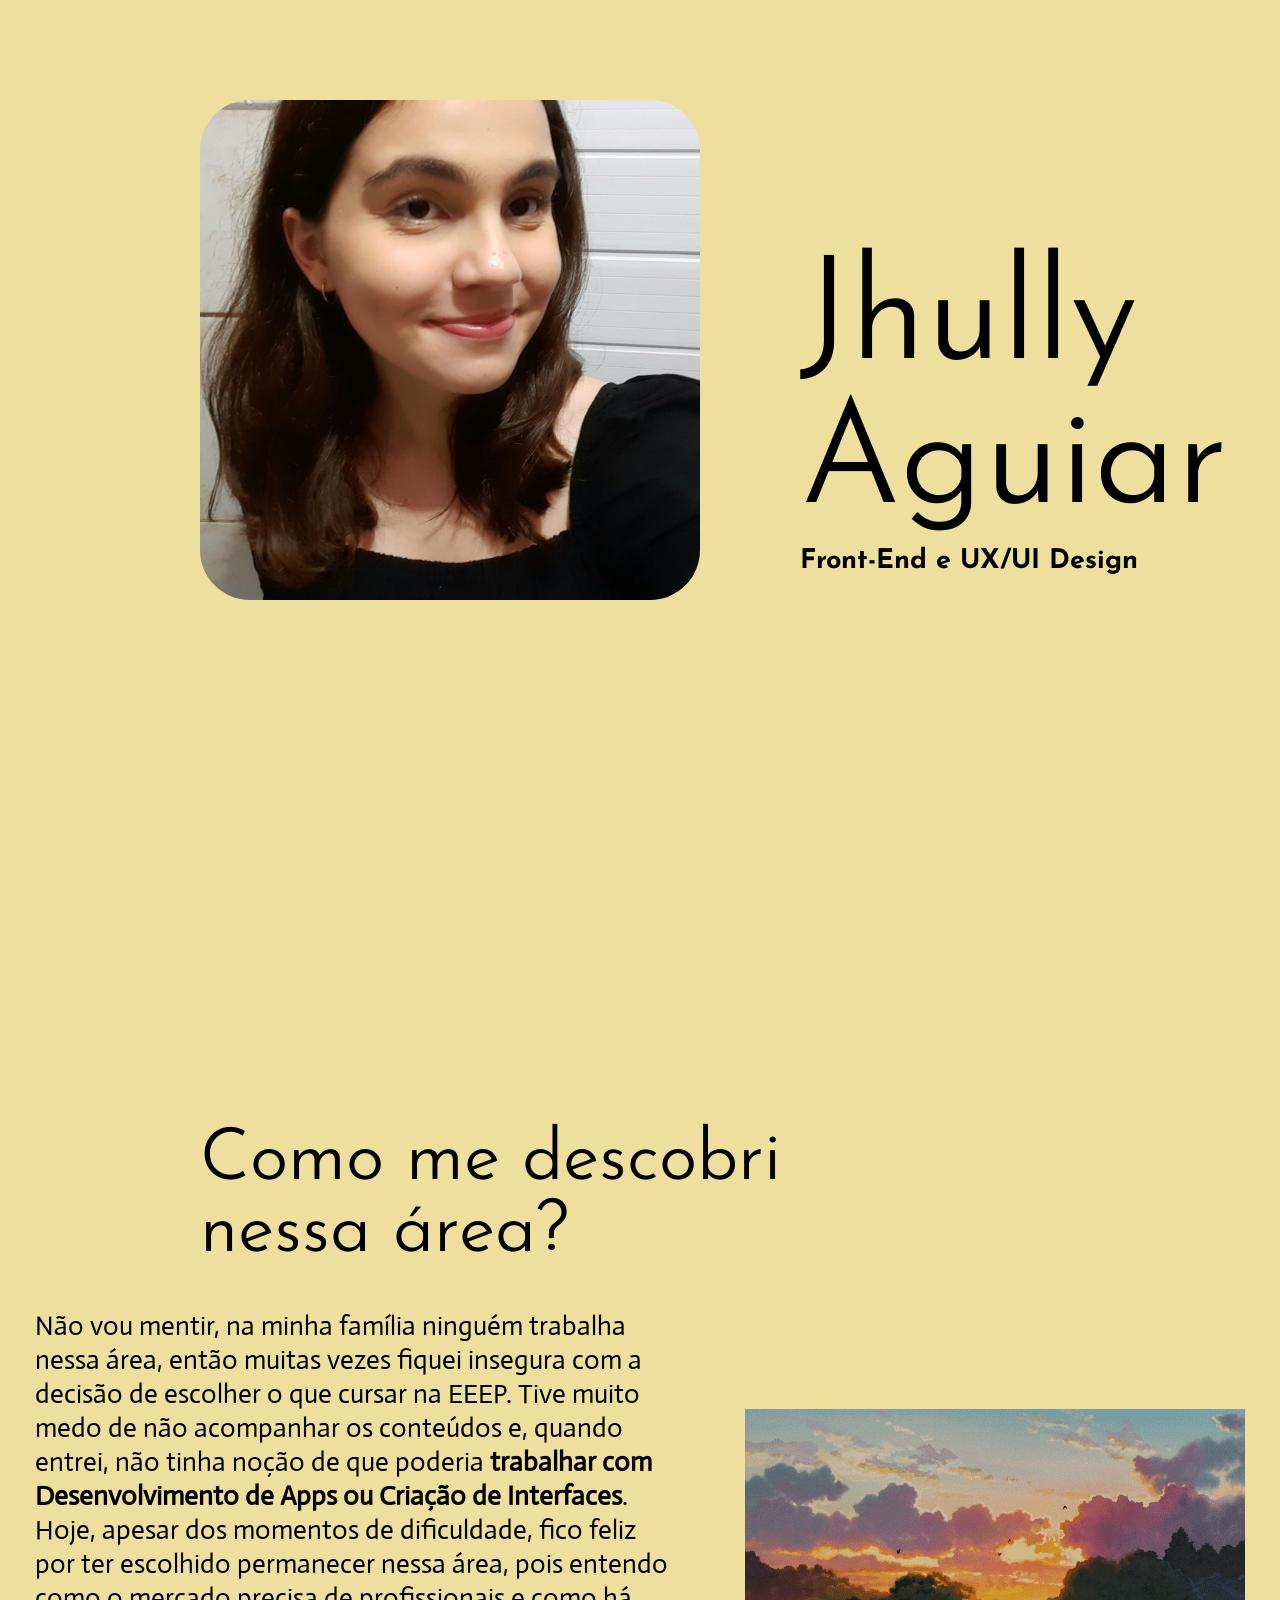
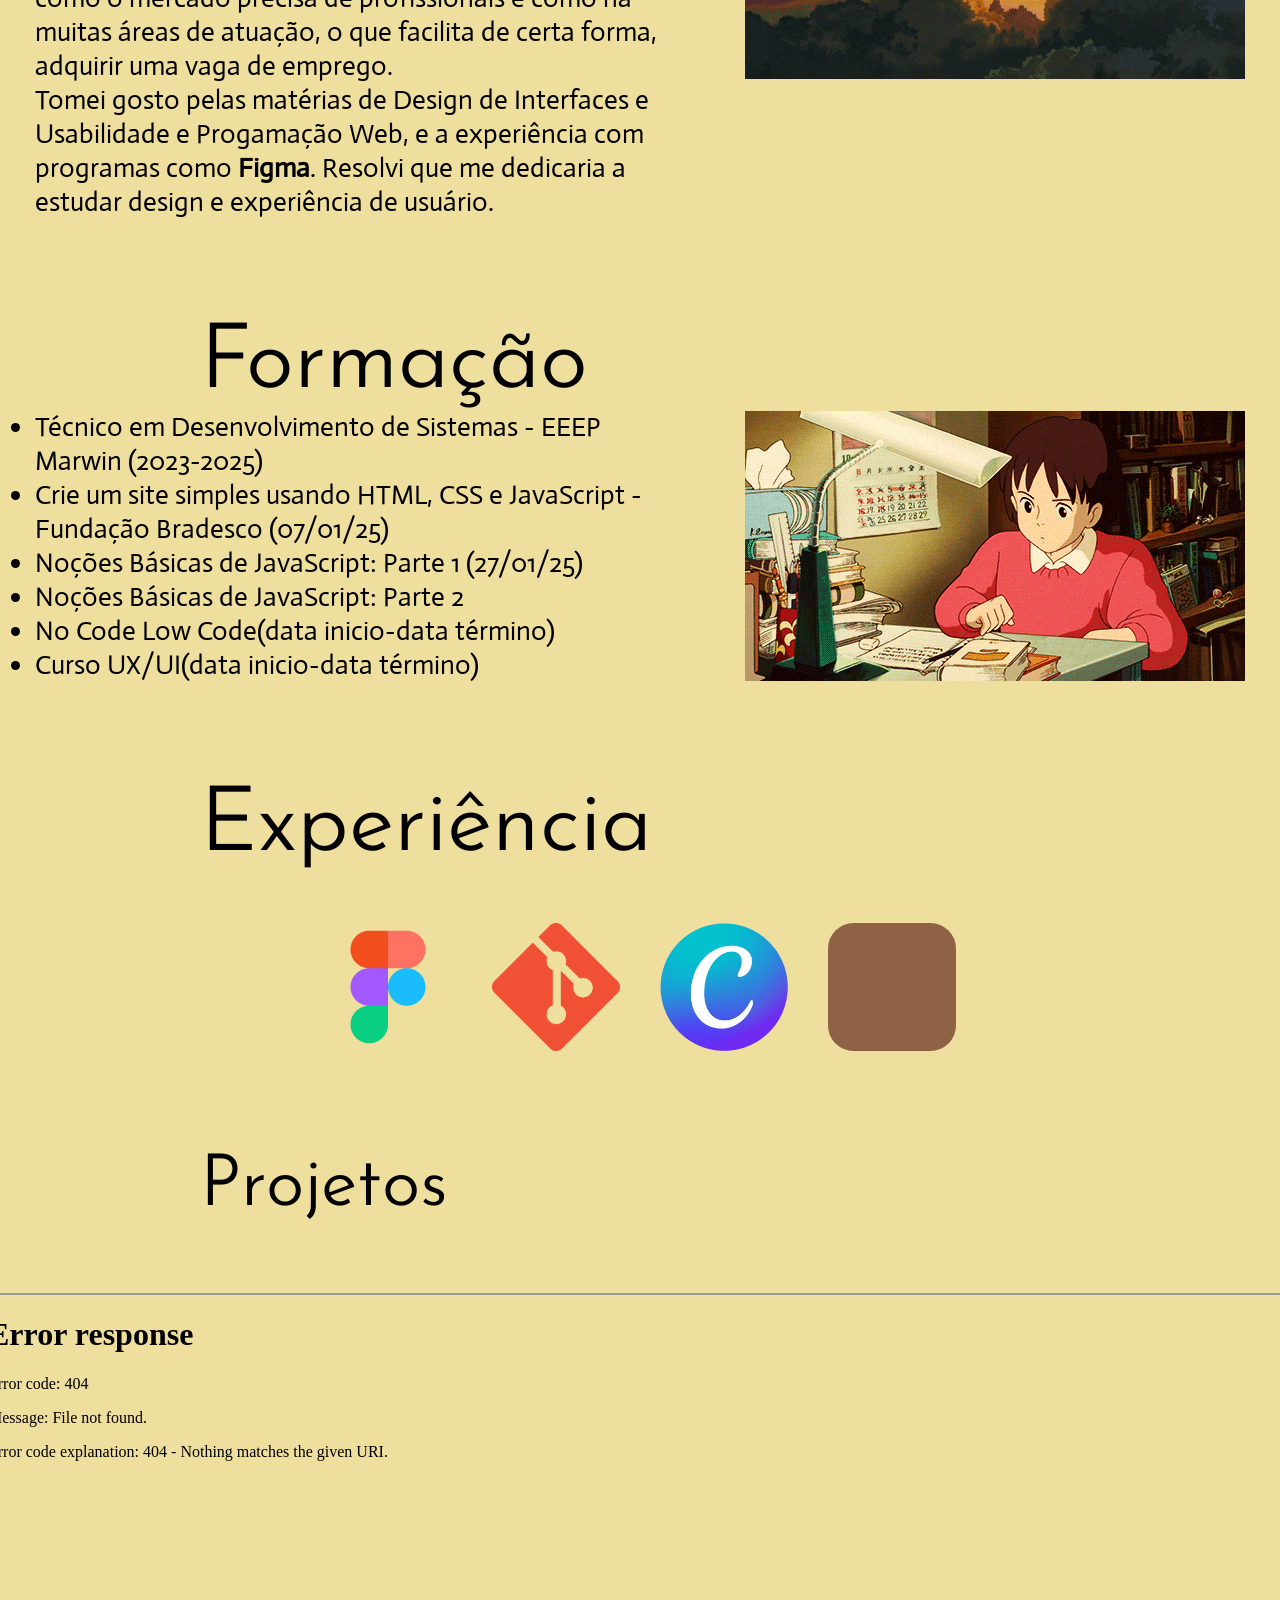
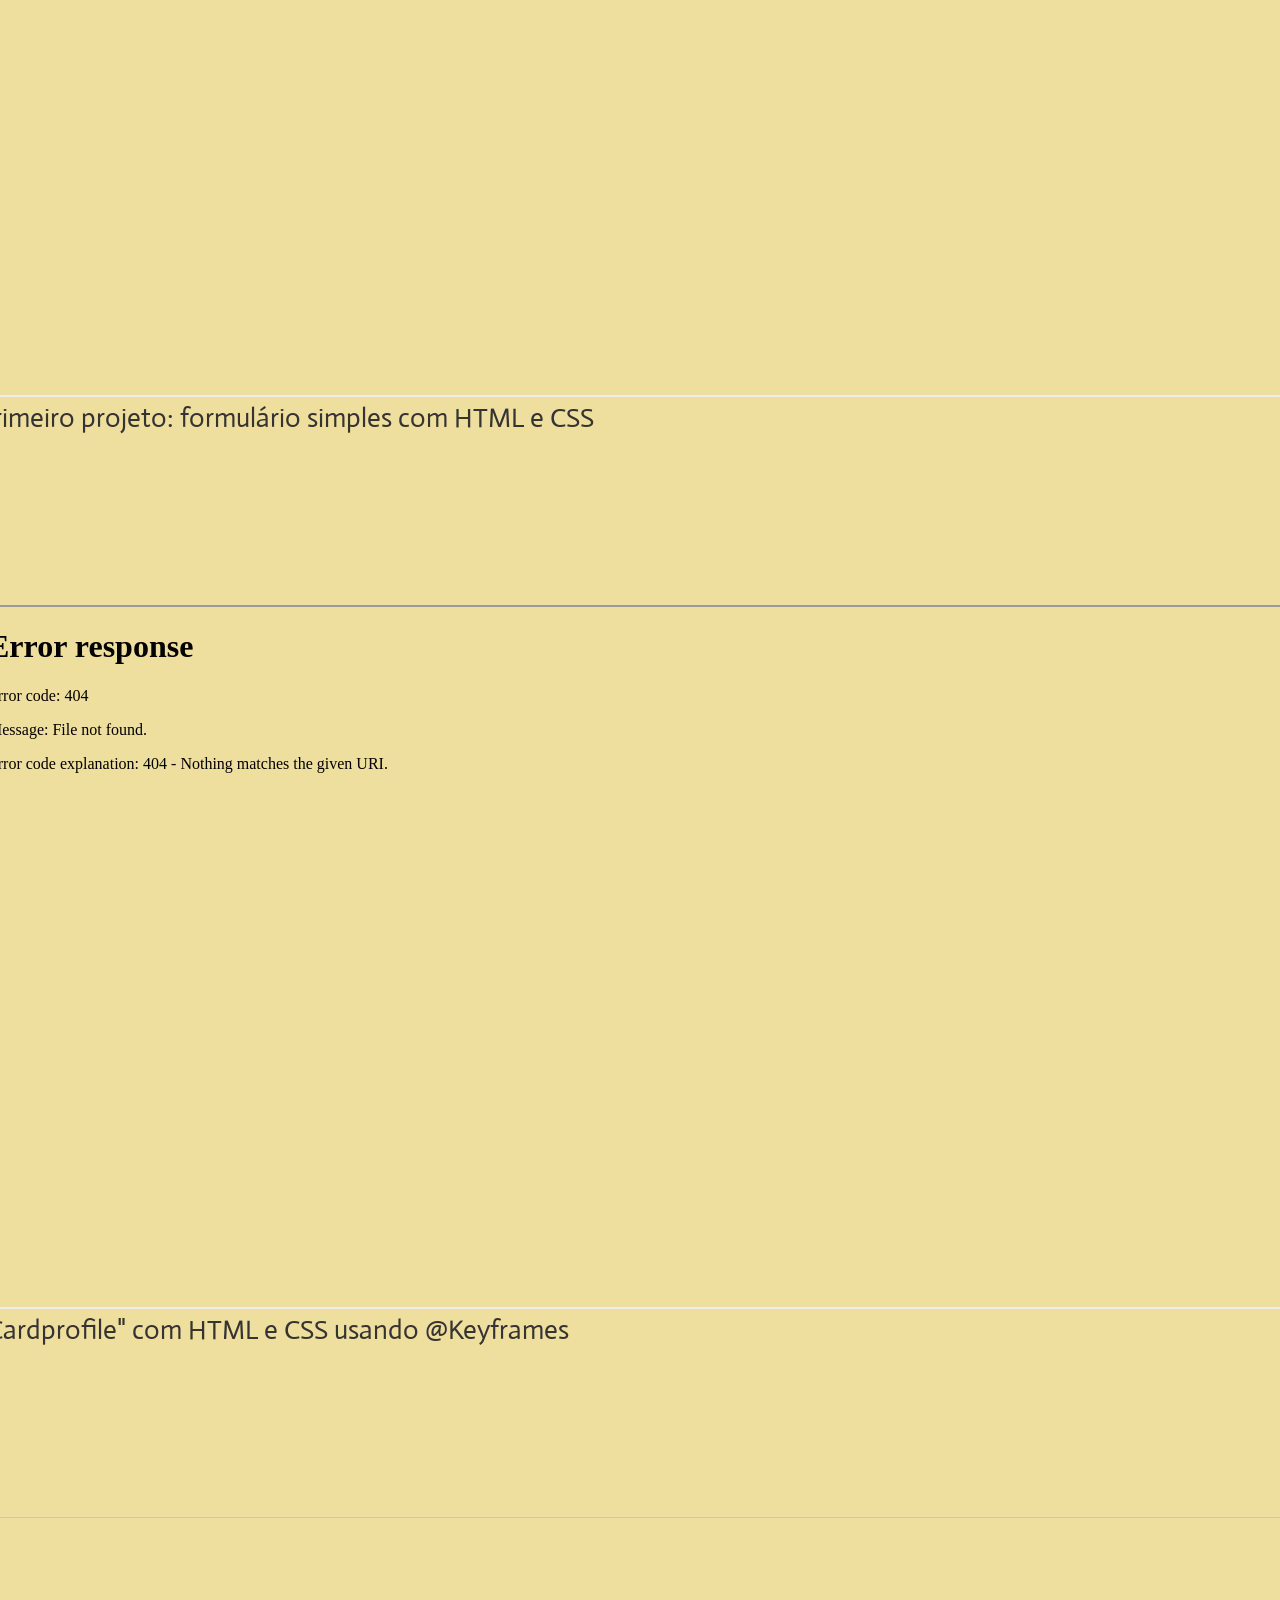
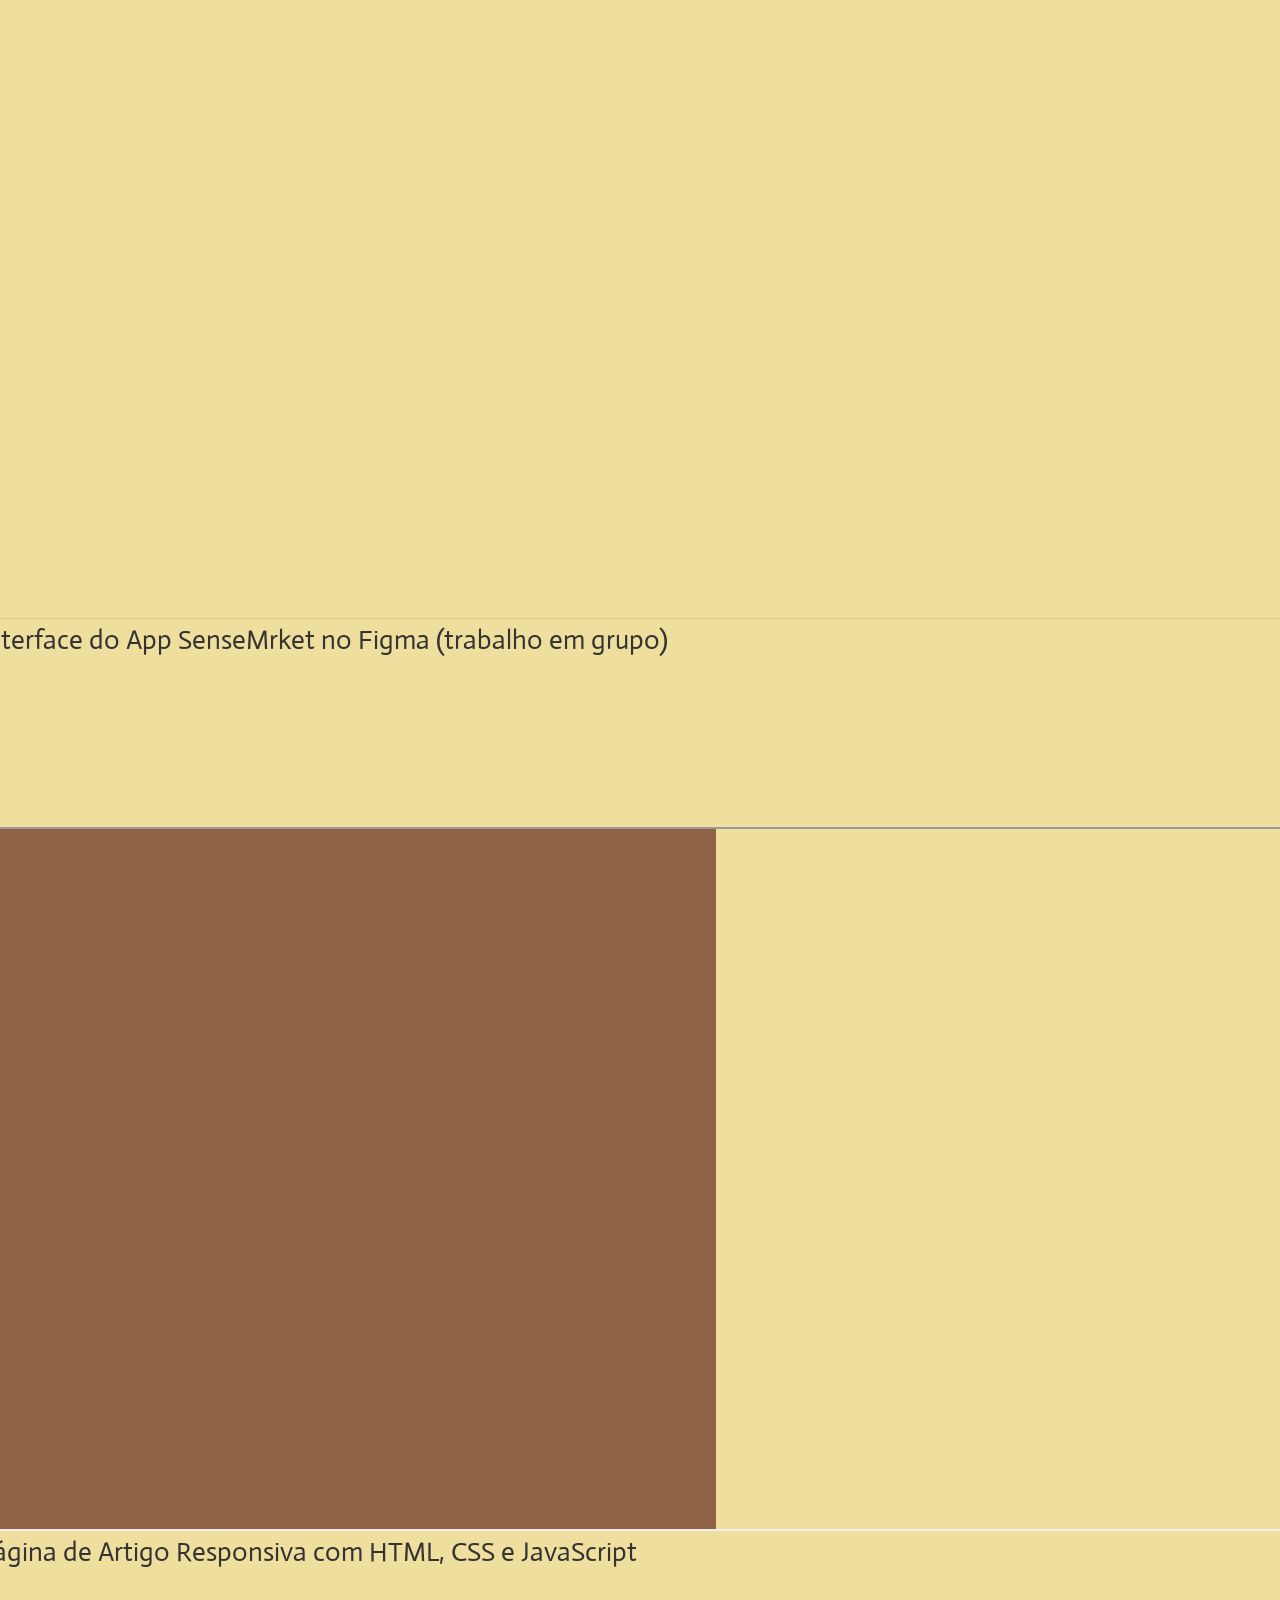
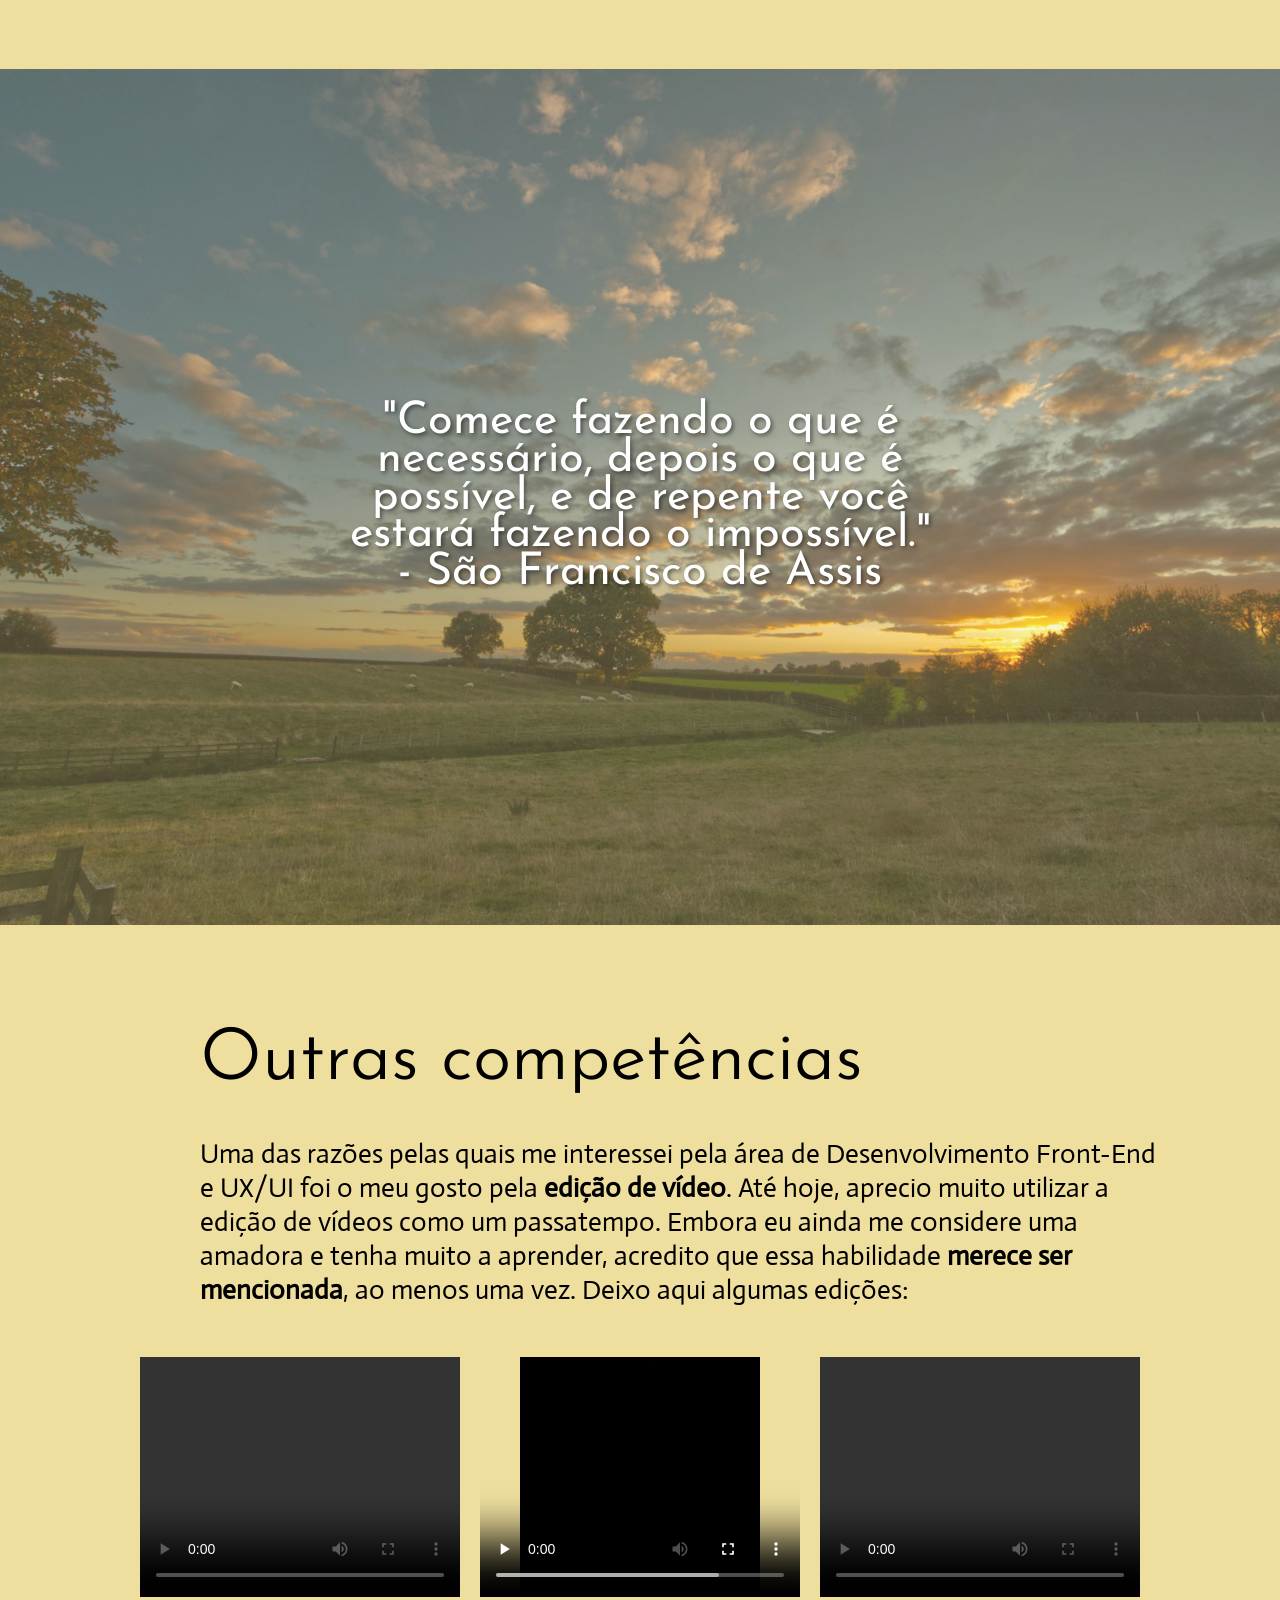
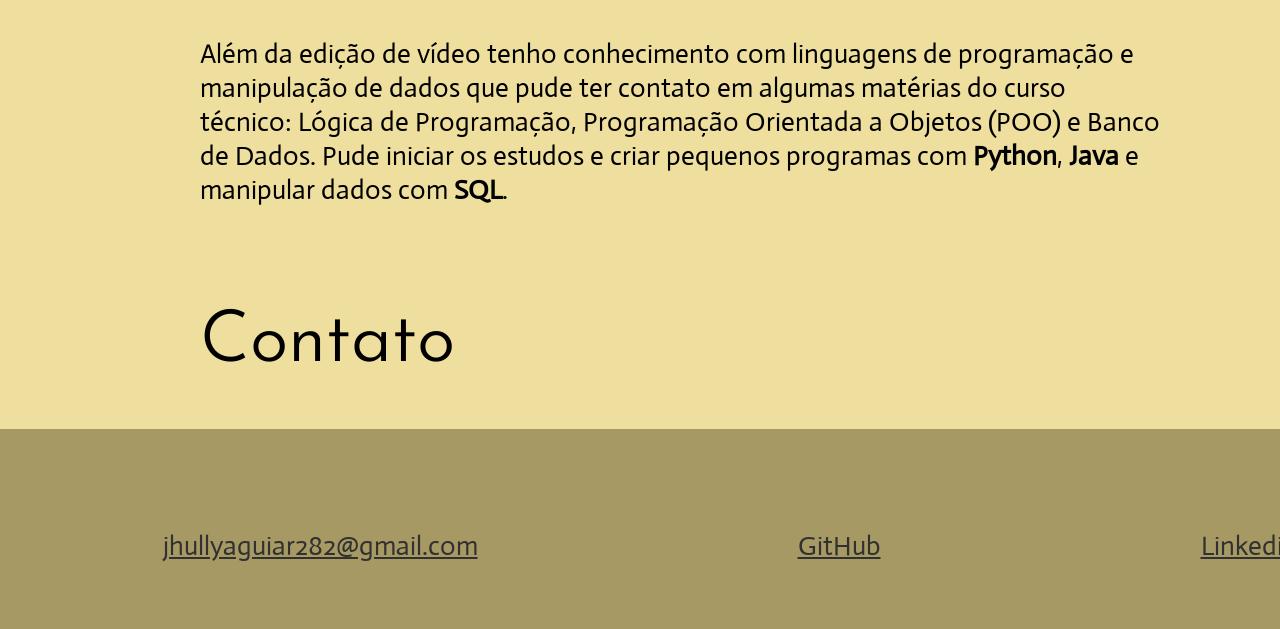
==== index.html @ 08ae4b48 "Add files via upload" ====
<!DOCTYPE html> 
<html lang="pt-br">
  <head>
    <meta charset="UTF-8" />
    <meta name="viewport" content="width=device-width, initial-scale=1.0" />
    <title>Site pessoal de Jhully Aguiar</title>
    <link rel="stylesheet" href="sitejhully.css" />
  </head>
  <body>
    <main>
    <section id="apresentação">
      <img
        src="fotodejhully.jpeg"
        alt="imagem de Jhully Aguiar"
        id="foto-apresentacao"
      />
      <h1 id="titulo-apresentacao">Jhully <br> Aguiar</h1>
      <h3 id="legenda-apresentacao">Front-End e UX/UI Design</h3>
    </section>

    <section id="apresentação-texto">
      <h1 id="titulo-apresentacaotexto">Como me descobri <br> nessa área?</h1>
      <div id="centralizar-gif-article">
      <article id="article-apresentacaotexto">
        <p>Não vou mentir, na minha família ninguém trabalha nessa área, então muitas vezes fiquei insegura com a decisão de escolher o que cursar na EEEP. Tive muito medo de não acompanhar os conteúdos e, quando entrei, não tinha noção de que poderia <strong>trabalhar com Desenvolvimento de Apps ou Criação de Interfaces</strong>. Hoje, apesar dos momentos de dificuldade, fico feliz por ter escolhido permanecer nessa área, pois entendo como o mercado precisa de profissionais e como há muitas áreas de atuação, o que facilita de certa forma, adquirir uma vaga de emprego.</p>
        <p>Tomei gosto pelas matérias de Design de Interfaces e Usabilidade e Progamação Web, e a experiência com programas como <strong>Figma</strong>. Resolvi que me dedicaria a estudar design e experiência de usuário. </p>
      </article>
      <img src="gif-paisagem.gif" alt="Gif do Rock Lee correndo" id="img-comomedescobri"></img>
      </div>
    </section>

    <section id="formacao-experiencia">
      <h1 id="titulo-formacao">Formação</h1>
      <div id="centralizar-ul-img">
      <ul id="lista-formacaoexperiencia">
        <li>Técnico em Desenvolvimento de Sistemas - EEEP Marwin (2023-2025)</li>
        <li>Crie um site simples usando HTML, CSS e JavaScript - Fundação Bradesco (07/01/25)</li>
        <li>Noções Básicas de JavaScript: Parte 1 (27/01/25)</li>
        <li>Noções Básicas de JavaScript: Parte 2</li>
        <li>No Code Low Code(data inicio-data término)</li>
        <li>Curso UX/UI(data inicio-data término)</li>
      </ul> 
      <img src="img-study.gif" alt= "Foto estética" id="img-formacao">
     </div>
      <h1 id="titulo-experiencia">Experiência</h1>
      <div id="div-icones-experiencia">
        <img src="figmaa-logo.png" alt="Icone do figma" class="icones-experiencia">
        <img src="git-logo.png" alt="Icone do Git" class="icones-experiencia">
        <img src="canvalogo.png" alt="Icone do Canva" class="icones-experiencia">
        <img src="fundo-marrom.jpg" alt="Alguma coisa" class="icones-experiencia">
      </div>
      <section id="projetos">
        <h1 id="titulo-projetos">Projetos</h1>
      <div id="div-projetos">
       <figure> 
        <iframe src="formulariohtml/formulario.html" class="img-proj" loading="lazy"></iframe> 
          <figcaption class="leg-img-proj">
          Primeiro projeto: formulário simples com HTML e CSS
          </figcaption>
       </figure>

       <figure>
        <iframe src="cardprofile/cardkang.html" class="img-proj" loading="lazy"></iframe>
        <figcaption class="leg-img-proj">
          "Cardprofile" com HTML e CSS usando @Keyframes
        </figcaption>
      </figure>

      <figure>
        <iframe style="border: 1px solid rgba(0, 0, 0, 0.1);" width="800" height="450" class="img-proj" src="https://embed.figma.com/proto/nWizRhVnpu8NvPpcWwZ6UI/SenseMrket?node-id=74-282&p=f&scaling=scale-down&content-scaling=fixed&page-id=0%3A1&starting-point-node-id=251%3A65&embed-host=share" allowfullscreen loading="lazy"></iframe> 
        <figcaption class="leg-img-proj">
          Interface do App SenseMrket no Figma (trabalho em grupo)
        </figcaption>
      </figure>
      <figure>
        <iframe src="fundo-marrom.jpg" alt="Projeto" class="img-proj" loading="lazy"></iframe>
        <figcaption class="leg-img-proj">
          Página de Artigo Responsiva com HTML, CSS e JavaScript 
        </figcaption>
      </figure>
      </div>
      </section>

    <section id="frase-section">
        <div class="fundo-container">
          <img src="fundo-img-pexels.jpg" alt="Imagem de fundo transparente" id="fundo-img">
          <div class="frase-centralizada">"Comece fazendo o que é necessário, depois o que é possível, e de repente você estará fazendo o impossível." <br> - São Francisco de Assis </div>
        </div>
    </section>

    <section id="section-outras-competencias">
      <h1 id="titulo-outras-competencias">Outras competências</h1>
      <p class="paragrafo-outras-competencias">
        Uma das razões pelas quais me interessei pela área de Desenvolvimento Front-End e UX/UI foi o meu gosto pela <strong>edição de vídeo</strong>. Até hoje, aprecio muito utilizar a edição de vídeos como um passatempo. Embora eu ainda me considere uma amadora e tenha muito a aprender, acredito que essa habilidade <strong>merece ser mencionada</strong>, ao menos uma vez. Deixo aqui algumas edições:
      </p>
      <div id="div-outras-competencias">
        <video controls width="320" height="240">
          <source src="edit-megumi.mp4" type="video/mp4">
          Seu navegador não suporta a tag de vídeo.
      </video>
      <video controls width="320" height="240">
          <source src="edit-banda-utopia.mp4" type="video/mp4">
          Seu navegador não suporta a tag de vídeo.
      </video>
      <video controls width="320" height="240">
          <source src="editt-vidas-ao-vento.mp4" type="video/mp4">
          Seu navegador não suporta a tag de vídeo.
      </video>
      </div>
      <p class="paragrafo-outras-competencias">
        Além da edição de vídeo tenho conhecimento com linguagens de programação e manipulação de dados que pude ter contato em algumas matérias do curso técnico: Lógica de Programação, Programação Orientada a Objetos (POO) e Banco de Dados. Pude iniciar os estudos e criar pequenos programas com<strong> Python</strong>, <strong>Java</strong> e manipular dados com <strong>SQL</strong>.
      </p>
  </section>

    <section id="contato">
      <h1 id="titulo-contato">Contato</h1>
     <footer>
       <a href="mailto:jhullyaguiar282@gmail.com" class="links" target="_blank">jhullyaguiar282@gmail.com</a>
       <br>
       <a href="https://github.com/jhullyyy" class="links" target="_blank">GitHub</a>
       <br>
       <a href="https://www.linkedin.com/in/jhully-aguiar-60768b28a/" class="links" target="_blank">Linkedin</a>
     </footer>
     </section>
   </main>
  </body>
</html>
---- sitejhully.css ----
@import url('https://fonts.googleapis.com/css2?family=Actor&family=Fascinate+Inline&family=Josefin+Sans:wght@400');
* {
  padding: 0;
  margin: 0;
}
body {
  background-color: #efdf9e;
  cursor: url("cafe-cursor.png"), auto;
}
h1{ /*quase todos os titulos da página*/
  font-size: 450%;
  margin-left: 200px;
  margin-top: 100px;
  font-family: "Josefin Sans", serif;
  font-optical-sizing: auto;
  font-weight: 345;
  font-style: normal;
}
#foto-apresentacao { /*foto principal*/
  height: 500px;
  width: 500px;
  display: block;
  margin-left: 200px;
  margin-top: 100px;
  border-radius: 10%;
}
#titulo-apresentacao { /*titulo principal*/
  font-size: 16vh;
  margin-left: 800px;
  position: relative;
  top: -450px; 
  margin-bottom: -30px;
  font-family: "Josefin Sans", serif;
  font-optical-sizing: auto;
  font-weight: 345;
  font-style: normal;
}
#legenda-apresentacao { /*subtitulo*/
  font-size: 3vh;
  font-display: block;
  margin-left: 800px;
  position: relative;
  top: -450px;
  margin-top: 40px;
  font-family: "Josefin Sans", serif;
  font-optical-sizing: auto;
  font-weight: 700;
  font-style: normal;
}
#centralizar-gif-article{ /*div para centralizar*/
  display: flex;
  align-items: center;
  justify-content: center;
  gap: 70px;
}
#article-apresentacaotexto { /*estilização dos paragrafos*/
  width: 50%;
  font-size: 3vh;
  margin-top: 40px;
  font-family: "Actor", serif;
  font-weight: 400;
  font-style: normal;
}
#img-comomedescobri { /*estilização da img*/
  height: 270px;
  width: 500px;
}
#titulo-formacao{ /*estilização do titulo formação*/
  font-size: 10vh;
  margin-left: 200px;
  font-family: "Josefin Sans", serif;
  font-optical-sizing: auto;
  font-weight: 345;
  font-style: normal;
}
#centralizar-ul-img{ /*div para centralizar conteúdo em formação e experiência*/
  display: flex;
  align-items: center;
  justify-content: center;
  gap: 70px;
}
#lista-formacaoexperiencia { /*lista de cursos*/
  font-size: 3vh;
  font-family: "Actor", serif;
  font-style: normal;
  width: 50%;
}
#img-formacao { /*estilização do gif da seção formação*/
  height: 270px;
  width: 500px;
  
}
#titulo-experiencia { /*estilização do titulo experiência*/
  font-size: 10vh;
  margin-left: 200px;
  font-family: "Josefin Sans", serif;
  font-optical-sizing: auto;
  font-weight: 345;
  font-style: normal;
}
#div-icones-experiencia { /*div que organiza os icones*/
  display: flex;
  align-items: center;
  justify-content: center;
  gap: 40px;
  padding-top: 50px;
}
.icones-experiencia { /*estilização dos icones*/
  width: 10%; 
  height: 10%;
  border-radius: 20%;
}
.img-proj { /*class onde estão iframes dos projetos*/
  margin-top: 70px;
  width: 1320px;
  height: 700px;
}
.leg-img-proj { /*figure dos iframes*/
  font-size: 3vh;
  font-family: "Actor", serif;
  font-style: normal;
  margin-bottom: 100px;
  color: rgb(54, 51, 51);
}
#div-projetos { /*div que organiza os iframes*/
  display: flex;
  flex-direction: column; 
  align-items: center;
}
#frase-section {
  position: relative;
}
.fundo-container {
  position: relative;
  width: 100%;
  height: auto;
  text-align: center;
}
#fundo-img {
  width: 100%;
  height: auto;
  display: block;
  opacity: 70%;
}
.frase-centralizada {
  position: absolute;
  top: 50%;
  left: 50%;
  transform: translate(-50%, -50%);
  color: #ffffff;
  font-size: 5vh;
  font-family: "Josefin Sans", serif;
  text-shadow: 2px 2px 4px rgba(0, 0, 0, 0.5);
  line-height: 1cm;
}
#div-outras-competencias{
  margin-top: 50px;
  display: flex;
  justify-content: center; 
  align-items: center;    
  flex-wrap: wrap;        
  gap: 20px;              
}
.paragrafo-outras-competencias{
  width: 75%;
  font-size: 3vh;
  margin-left: 200px;
  margin-top: 40px;
  font-family: "Actor", serif;
  font-weight: 400;
  font-style:normal;
}
.links{
  width: 42%;
  font-size: 3vh;
  margin-left: 180px;
  font-family: "Actor", serif;
  font-weight: 400;
  font-style: normal;
  color: rgb(49, 49, 49);
  align-items: center;
  padding-top: 100px;
}
footer{
  display: flex;
  justify-content: center;
  gap: 70px;
  background-color: #a79963;
  height: 200px;
  margin-top: 50px;
  
}
/* 
como hospedar um site gratuitamente 
comentar para deixar mais organizado
deixar mais responsivo
colocar mais cursos depois
colocar mais dois projetos
colocar mais uma tecnologia em experiencia
*/
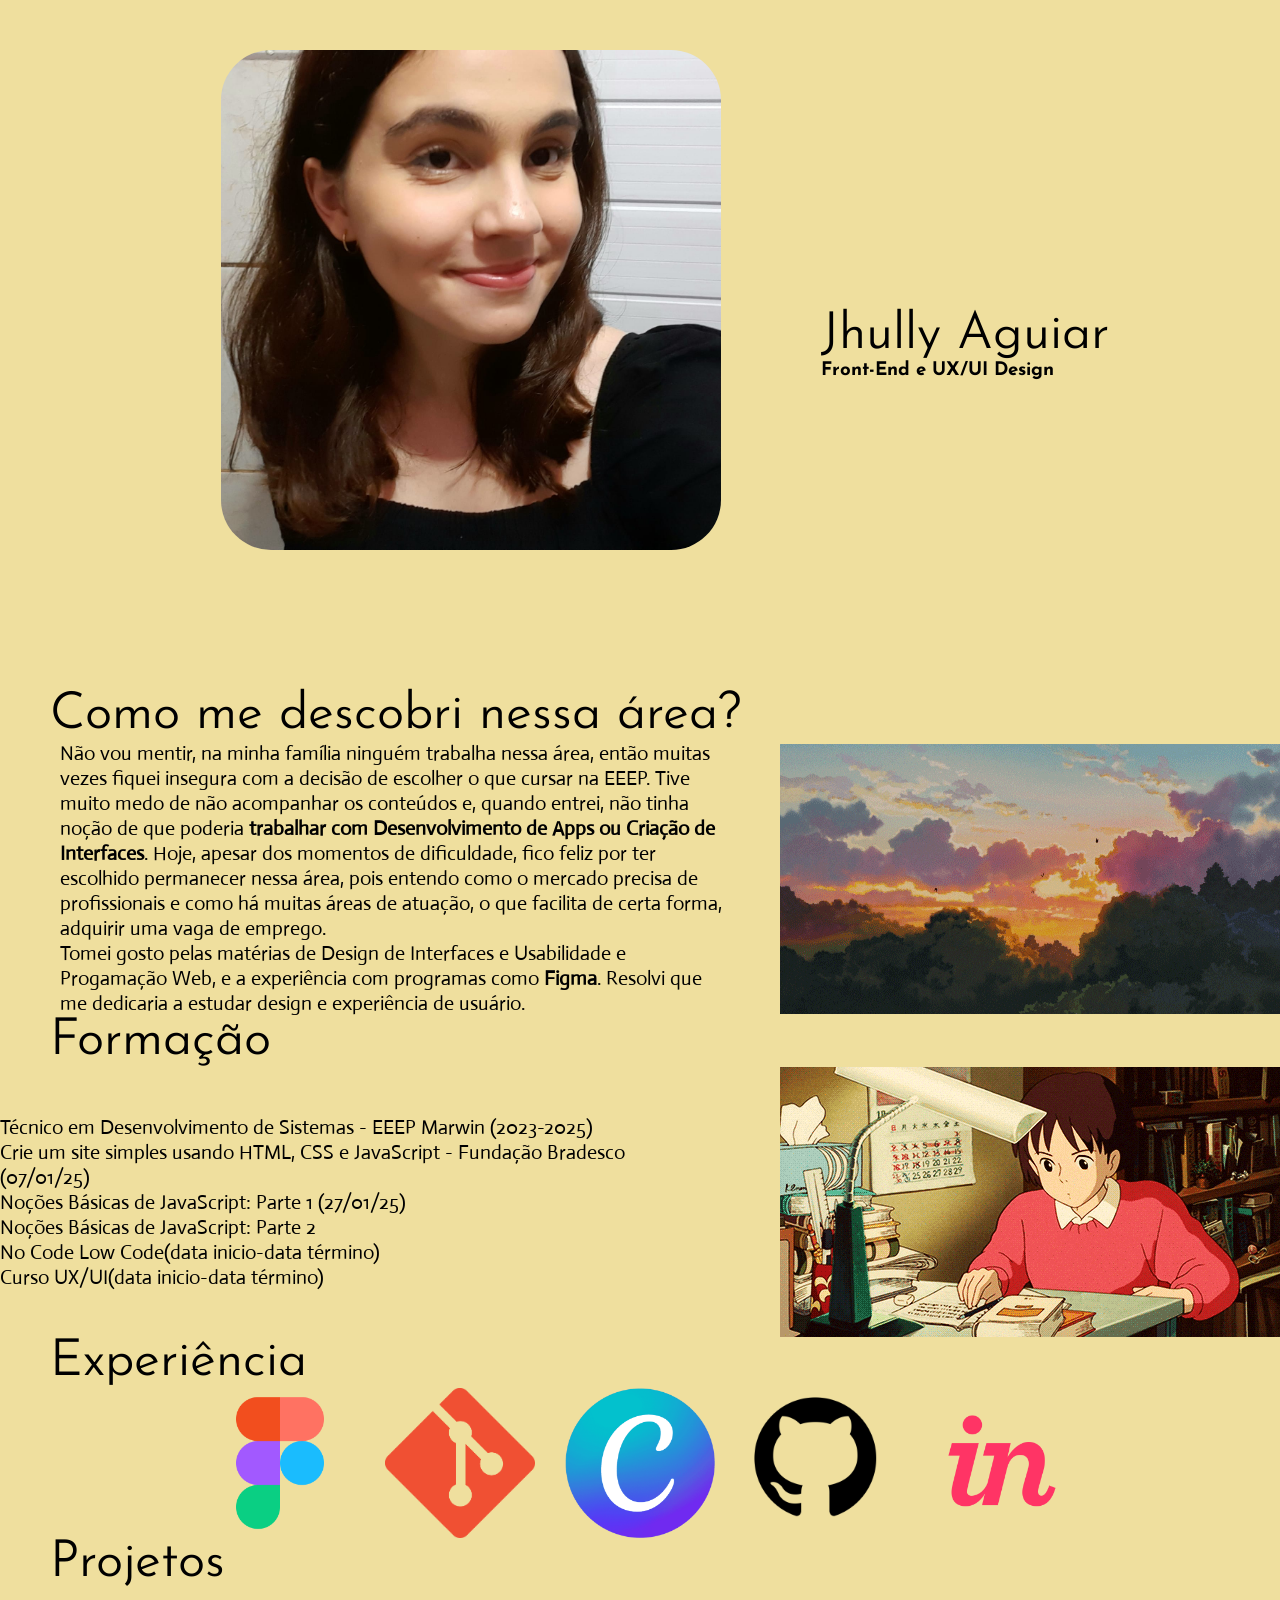
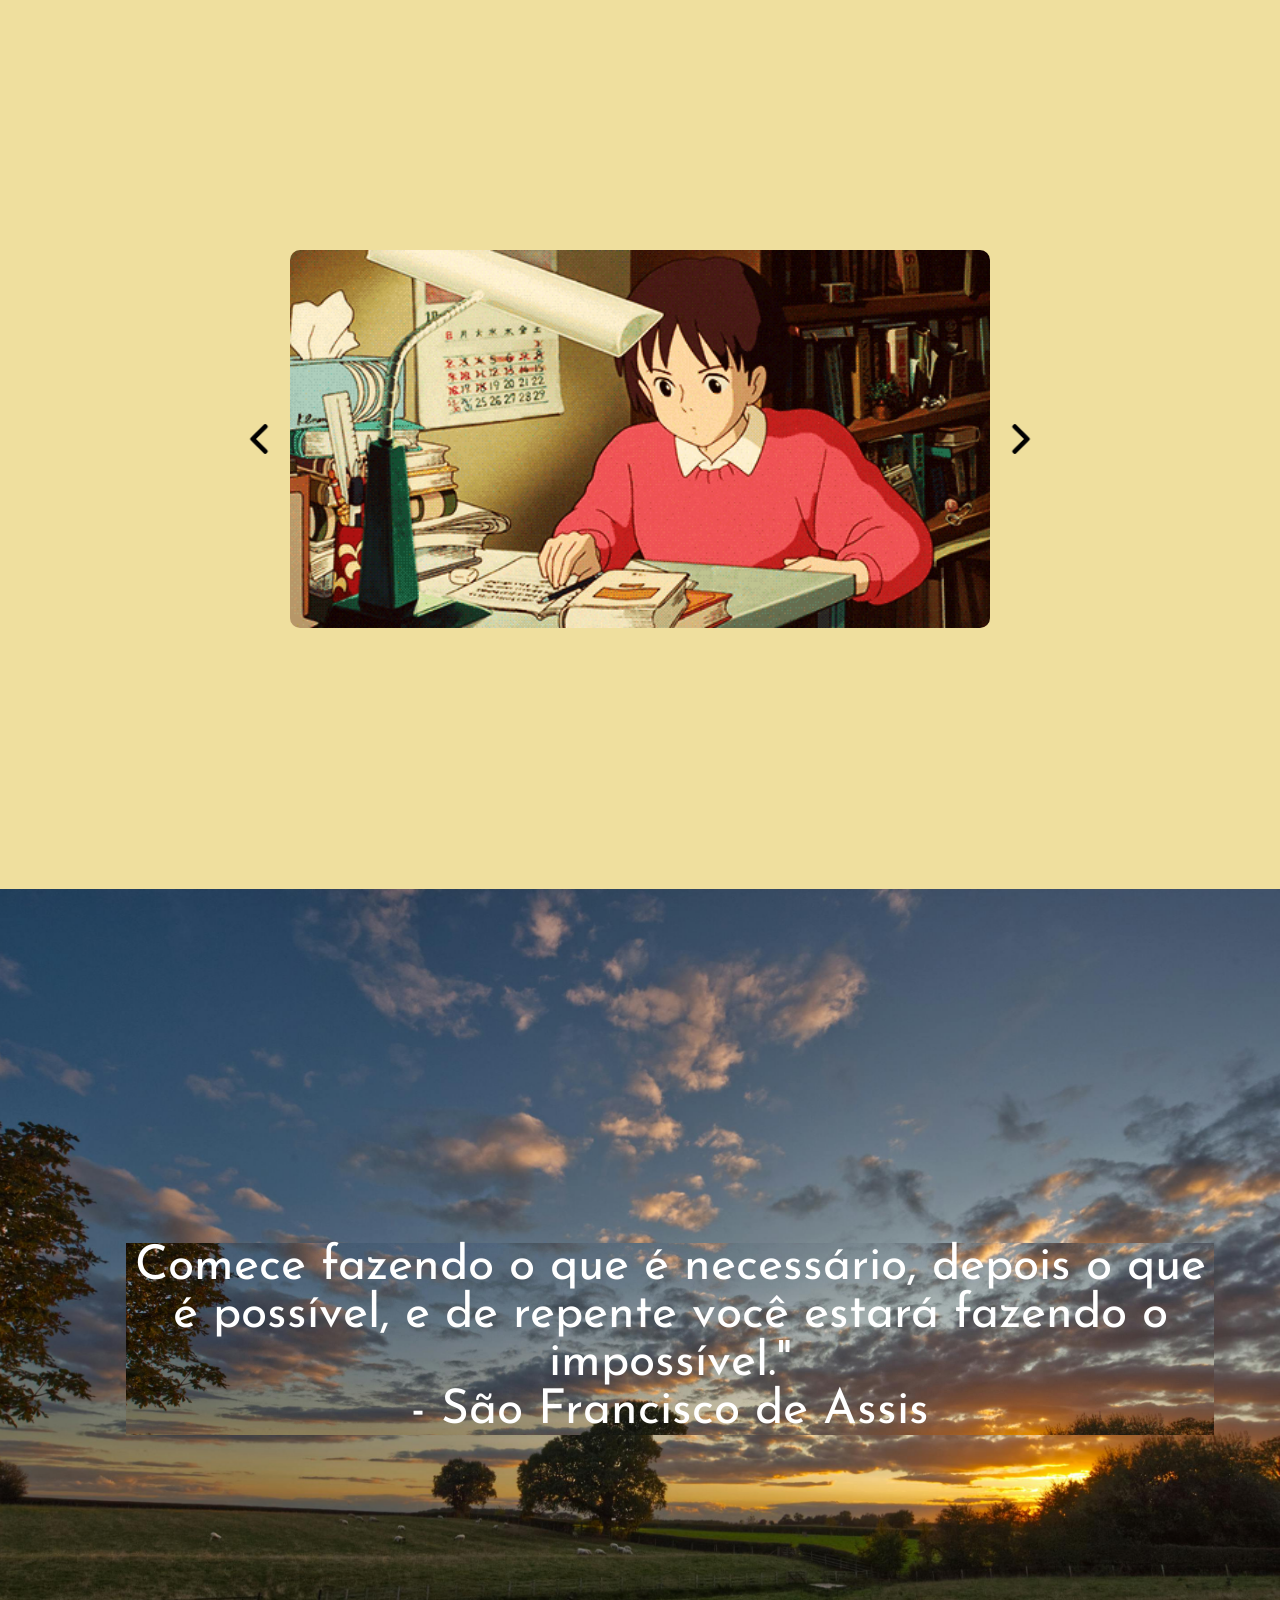
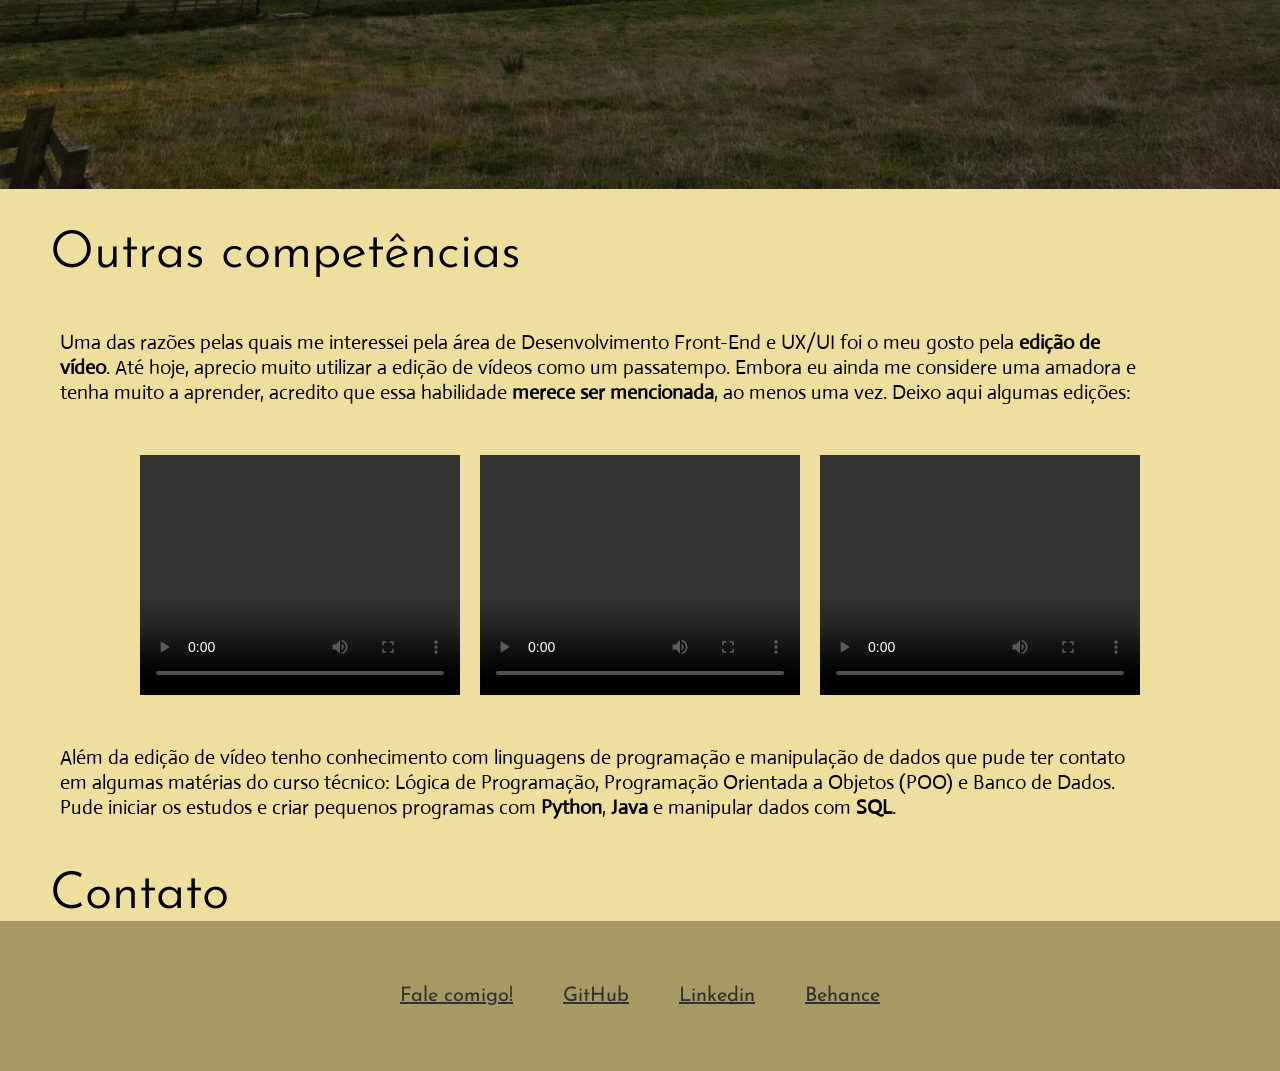
==== commit fb2ff3b8: "Add files via upload" ====
--- a/index.html
+++ b/index.html
@@ -5,33 +5,35 @@
     <meta name="viewport" content="width=device-width, initial-scale=1.0" />
     <title>Site pessoal de Jhully Aguiar</title>
     <link rel="stylesheet" href="sitejhully.css" />
+    <script src="sitejhully.js" defer></script>
   </head>
   <body>
     <main>
     <section id="apresentação">
-      <img
-        src="fotodejhully.jpeg"
-        alt="imagem de Jhully Aguiar"
-        id="foto-apresentacao"
-      />
-      <h1 id="titulo-apresentacao">Jhully <br> Aguiar</h1>
-      <h3 id="legenda-apresentacao">Front-End e UX/UI Design</h3>
+      <div id="alinhar-img-titulos">
+        <img
+        src="imgs-style/fotodejhully.jpeg" alt="imagem de Jhully Aguiar" id="img-principal-port"/>
+        <div id="div-alinha-titulos">
+          <h1 id="titulo-section-apresen">Jhully Aguiar</h1>
+          <h3 id="subtitulo-section-apresen">Front-End e UX/UI Design</h3>
+        </div>
+      </div>
     </section>
 
     <section id="apresentação-texto">
-      <h1 id="titulo-apresentacaotexto">Como me descobri <br> nessa área?</h1>
-      <div id="centralizar-gif-article">
-      <article id="article-apresentacaotexto">
-        <p>Não vou mentir, na minha família ninguém trabalha nessa área, então muitas vezes fiquei insegura com a decisão de escolher o que cursar na EEEP. Tive muito medo de não acompanhar os conteúdos e, quando entrei, não tinha noção de que poderia <strong>trabalhar com Desenvolvimento de Apps ou Criação de Interfaces</strong>. Hoje, apesar dos momentos de dificuldade, fico feliz por ter escolhido permanecer nessa área, pois entendo como o mercado precisa de profissionais e como há muitas áreas de atuação, o que facilita de certa forma, adquirir uma vaga de emprego.</p>
-        <p>Tomei gosto pelas matérias de Design de Interfaces e Usabilidade e Progamação Web, e a experiência com programas como <strong>Figma</strong>. Resolvi que me dedicaria a estudar design e experiência de usuário. </p>
-      </article>
-      <img src="gif-paisagem.gif" alt="Gif do Rock Lee correndo" id="img-comomedescobri"></img>
+        <h1>Como me descobri nessa área?</h1>
+        <div id="alinhar-gif-article">
+          <article id="article-apresentacaotexto">
+             <p>Não vou mentir, na minha família ninguém trabalha nessa área, então muitas vezes fiquei insegura com a decisão de escolher o que cursar na EEEP. Tive muito medo de não acompanhar os conteúdos e, quando entrei, não tinha noção de que poderia <strong>trabalhar com Desenvolvimento de Apps ou Criação de Interfaces</strong>. Hoje, apesar dos momentos de dificuldade, fico feliz por ter escolhido permanecer nessa área, pois entendo como o mercado precisa de profissionais e como há muitas áreas de atuação, o que facilita de certa forma, adquirir uma vaga de emprego.</p>
+             <p>Tomei gosto pelas matérias de Design de Interfaces e Usabilidade e Progamação Web, e a experiência com programas como <strong>Figma</strong>. Resolvi que me dedicaria a estudar design e experiência de usuário. </p>
+          </article>
+        <img src="imgs-style/gif-paisagem.gif" alt="Paisagem com pássaros" id="img-comomedescobri"></img>
       </div>
     </section>
 
     <section id="formacao-experiencia">
-      <h1 id="titulo-formacao">Formação</h1>
-      <div id="centralizar-ul-img">
+      <h1>Formação</h1>
+      <div id="alinhar-li-gif">
       <ul id="lista-formacaoexperiencia">
         <li>Técnico em Desenvolvimento de Sistemas - EEEP Marwin (2023-2025)</li>
         <li>Crie um site simples usando HTML, CSS e JavaScript - Fundação Bradesco (07/01/25)</li>
@@ -40,74 +42,58 @@
         <li>No Code Low Code(data inicio-data término)</li>
         <li>Curso UX/UI(data inicio-data término)</li>
       </ul> 
-      <img src="img-study.gif" alt= "Foto estética" id="img-formacao">
-     </div>
+      <img src="imgs-style/img-study.gif" alt= "Foto estética" id="img-formacao">
+    </div>
+
       <h1 id="titulo-experiencia">Experiência</h1>
-      <div id="div-icones-experiencia">
-        <img src="figmaa-logo.png" alt="Icone do figma" class="icones-experiencia">
-        <img src="git-logo.png" alt="Icone do Git" class="icones-experiencia">
-        <img src="canvalogo.png" alt="Icone do Canva" class="icones-experiencia">
-        <img src="fundo-marrom.jpg" alt="Alguma coisa" class="icones-experiencia">
+      <div id="alinhar-icones">
+        <img src="imgs-logo-style/figmaa-logo.png" alt="Icone do figma" class="icones-experiencia">
+        <img src="imgs-logo-style/git-logo.png" alt="Icone do Git" class="icones-experiencia">
+        <img src="imgs-logo-style/canvalogo.png" alt="Icone do Canva" class="icones-experiencia">
+        <img src="imgs-logo-style/github.png" alt="Icone do GitHub" class="icones-experiencia">
+        <img src="imgs-logo-style/invision-loggo.png" alt="Icone do App Invision" class="icones-experiencia">
       </div>
+
+
+
       <section id="projetos">
         <h1 id="titulo-projetos">Projetos</h1>
-      <div id="div-projetos">
-       <figure> 
-        <iframe src="formulariohtml/formulario.html" class="img-proj" loading="lazy"></iframe> 
-          <figcaption class="leg-img-proj">
-          Primeiro projeto: formulário simples com HTML e CSS
-          </figcaption>
-       </figure>
-
-       <figure>
-        <iframe src="cardprofile/cardkang.html" class="img-proj" loading="lazy"></iframe>
-        <figcaption class="leg-img-proj">
-          "Cardprofile" com HTML e CSS usando @Keyframes
-        </figcaption>
-      </figure>
-
-      <figure>
-        <iframe style="border: 1px solid rgba(0, 0, 0, 0.1);" width="800" height="450" class="img-proj" src="https://embed.figma.com/proto/nWizRhVnpu8NvPpcWwZ6UI/SenseMrket?node-id=74-282&p=f&scaling=scale-down&content-scaling=fixed&page-id=0%3A1&starting-point-node-id=251%3A65&embed-host=share" allowfullscreen loading="lazy"></iframe> 
-        <figcaption class="leg-img-proj">
-          Interface do App SenseMrket no Figma (trabalho em grupo)
-        </figcaption>
-      </figure>
-      <figure>
-        <iframe src="fundo-marrom.jpg" alt="Projeto" class="img-proj" loading="lazy"></iframe>
-        <figcaption class="leg-img-proj">
-          Página de Artigo Responsiva com HTML, CSS e JavaScript 
-        </figcaption>
-      </figure>
-      </div>
+        <div class="container-slider">
+          <button id="prev-button"><img src="arrow-buttonn.png" alt="prev-button"></button>
+          <div class="container-images">
+            <img src="/imgs-style/img-study.gif" alt="girl" class="slider on">
+            <img src="/imgs-style/gif-paisagem.gif" alt="girl" class="slider">
+          </div>
+          <button id="next-button"><img src="arrow-buttonn.png" alt="next-button"></button>
+        </div>
       </section>
 
+
+
     <section id="frase-section">
-        <div class="fundo-container">
-          <img src="fundo-img-pexels.jpg" alt="Imagem de fundo transparente" id="fundo-img">
-          <div class="frase-centralizada">"Comece fazendo o que é necessário, depois o que é possível, e de repente você estará fazendo o impossível." <br> - São Francisco de Assis </div>
-        </div>
+          <p>Comece fazendo o que é necessário, depois o que é possível, e de repente você estará fazendo o impossível." <br> - São Francisco de Assis </p>
     </section>
 
     <section id="section-outras-competencias">
       <h1 id="titulo-outras-competencias">Outras competências</h1>
-      <p class="paragrafo-outras-competencias">
+      <p class="p-edicao-video">
         Uma das razões pelas quais me interessei pela área de Desenvolvimento Front-End e UX/UI foi o meu gosto pela <strong>edição de vídeo</strong>. Até hoje, aprecio muito utilizar a edição de vídeos como um passatempo. Embora eu ainda me considere uma amadora e tenha muito a aprender, acredito que essa habilidade <strong>merece ser mencionada</strong>, ao menos uma vez. Deixo aqui algumas edições:
       </p>
-      <div id="div-outras-competencias">
+      <div id="centraliza-edits">
         <video controls width="320" height="240">
-          <source src="edit-megumi.mp4" type="video/mp4">
+          <source src="edits-style/edit-megumi.mp4" type="video/mp4">
           Seu navegador não suporta a tag de vídeo.
       </video>
       <video controls width="320" height="240">
-          <source src="edit-banda-utopia.mp4" type="video/mp4">
-          Seu navegador não suporta a tag de vídeo.
+        <source src="edits-style/edit-akira1.mp4" type="video/mp4">
+        Seu navegador não suporta a tag de vídeo.
       </video>
       <video controls width="320" height="240">
-          <source src="editt-vidas-ao-vento.mp4" type="video/mp4">
-          Seu navegador não suporta a tag de vídeo.
+         <source src="edits-style/edit-akira2.mp4" type="video/mp4">
+         Seu navegador não suporta a tag de vídeo.
       </video>
-      </div>
-      <p class="paragrafo-outras-competencias">
+     </div>
+      <p class="p-edicao-video">
         Além da edição de vídeo tenho conhecimento com linguagens de programação e manipulação de dados que pude ter contato em algumas matérias do curso técnico: Lógica de Programação, Programação Orientada a Objetos (POO) e Banco de Dados. Pude iniciar os estudos e criar pequenos programas com<strong> Python</strong>, <strong>Java</strong> e manipular dados com <strong>SQL</strong>.
       </p>
   </section>
@@ -115,11 +101,10 @@
     <section id="contato">
       <h1 id="titulo-contato">Contato</h1>
      <footer>
-       <a href="mailto:jhullyaguiar282@gmail.com" class="links" target="_blank">jhullyaguiar282@gmail.com</a>
-       <br>
+       <a href="mailto:jhullyaguiar282@gmail.com" class="links" target="_blank">Fale comigo!</a>
        <a href="https://github.com/jhullyyy" class="links" target="_blank">GitHub</a>
-       <br>
        <a href="https://www.linkedin.com/in/jhully-aguiar-60768b28a/" class="links" target="_blank">Linkedin</a>
+       <a href="https://www.behance.net/jhullyaguiar" class="links" target="_blank">Behance</a>
      </footer>
      </section>
    </main>
--- a/sitejhully.css
+++ b/sitejhully.css
@@ -1,128 +1,257 @@
-@import url('https://fonts.googleapis.com/css2?family=Actor&family=Fascinate+Inline&family=Josefin+Sans:wght@400');
+ @import url('https://fonts.googleapis.com/css2?family=Actor&family=Fascinate+Inline&family=Josefin+Sans:wght@400');
 * {
   padding: 0;
   margin: 0;
-}
-body {
   background-color: #efdf9e;
-  cursor: url("cafe-cursor.png"), auto;
-}
-h1{ /*quase todos os titulos da página*/
-  font-size: 450%;
-  margin-left: 200px;
-  margin-top: 100px;
-  font-family: "Josefin Sans", serif;
-  font-optical-sizing: auto;
-  font-weight: 345;
-  font-style: normal;
-}
-#foto-apresentacao { /*foto principal*/
+  /* cursor: url("cafe-cursor.png"), auto; */
+}
+h1{
+  font-size: 4vw;
+  font-family: "Josefin Sans", serif;
+  font-weight: 345;
+  margin-left: 50px;
+}
+#img-principal-port { 
   height: 500px;
   width: 500px;
-  display: block;
-  margin-left: 200px;
-  margin-top: 100px;
   border-radius: 10%;
-}
-#titulo-apresentacao { /*titulo principal*/
-  font-size: 16vh;
-  margin-left: 800px;
+  margin: 50px 50px 140px 50px;
+}
+#alinhar-img-titulos{
+  display: flex;
+  align-items: center; 
+  justify-content: center;
+}
+#titulo-section-apresen{
+  font-family: "Josefin Sans", serif;
+  font-weight: 345;
+  font-size: 4vw;
+}
+#subtitulo-section-apresen{
+  font-family: "Josefin Sans", serif;
+  margin-left: 50px;
+}
+#alinhar-gif-article{
+  display: flex;
+  align-items: center; 
+  justify-content: center;
+}
+p{
+  width: 85%;
+  font-family: "Actor", serif;
+  font-size: 20px;
+  margin-left: 60px;
+}
+ul{
+  font-family: "Actor", serif;
+  font-size: 20px;
+}
+#alinhar-li-gif{
+  display: flex;
+  align-items: center; 
+  justify-content: center;
+  gap: 70px;
+}
+.icones-experiencia{
+  width: 150px;
+  height: 150px;
+}
+#alinhar-icones{
+  display: flex;
+  justify-content: center;
+  align-items: center;
+  gap: 30px;
+}
+
+.container-slider {
+  display: flex;
+  width: 100%;
+  min-height: 100vh;
+  align-items: center;
+  justify-content: center;
+  gap: 1rem;
+}
+
+.container-images {
   position: relative;
-  top: -450px; 
-  margin-bottom: -30px;
+  display: flex;
+  align-items: center;
+  justify-content: center;
+  width: 700px;
+}
+.slider{
+  opacity: 0;
+  transition: opacity .2s;
+  position: absolute;
+  width: 100%;
+  border-radius: 10px;
+}
+.on{
+  opacity: 1;
+}
+#prev-button, #next-button {
+  width: 30px;
+  height: 30px;
+  border: none;
+  background-color: transparent;
+  cursor: pointer;
+}
+#prev-button img, #next-button img{
+  width: 100%;
+  height: 100%;
+}
+#prev-button{
+  transform: rotate(180deg);
+}
+#frase-section{
+  height: 100vh;
+  background-image: url('/imgs-style/fundo-img-pexels.jpg');
+  background-size: cover;
+  background-position: center;
+  display: flex;
+  align-items: center;
+  justify-content: center;
+}
+#frase-section p{
+  color: rgb(255, 255, 255);
+  font-size: 3rem;
+  text-align: center;
+  font-family: "Josefin Sans", serif;
+  background: inherit;
+}
+#centraliza-edits{
+  display: flex;
+  justify-content: center;
+  align-items: center;
+  flex-wrap: wrap;
+  gap: 20px;
+
+}
+#titulo-outras-competencias{
+  font-size: 4vw;
+  font-family: "Josefin Sans", serif;
+  font-weight: 345;
+  margin-left: 50px;
+  margin-top: 40px;
+  margin-bottom: 20px;
+}
+.p-edicao-video{
+  margin-bottom: 50px;
+  margin-top: 50px;
+}
+/*
+#container-center-apresentacao{
+  display: flex;
+  flex-wrap: wrap; 
+  gap: 20px; 
+  align-items: center; 
+  justify-content: center;
+}
+#div-alinha-texto-para-baixo{
+  flex-direction: column;
+  line-height: 1.5;
+}
+h1{ 
+  font-size: 4vw;
   font-family: "Josefin Sans", serif;
   font-optical-sizing: auto;
   font-weight: 345;
   font-style: normal;
-}
-#legenda-apresentacao { /*subtitulo*/
+  margin-left: 50px;
+}
+#img-principal-port { 
+  height: 500px;
+  width: 500px;
+  border-radius: 10%;
+  margin: 50px 50px 140px 50px;
+}
+#titulo-apresentacao { 
+  font-family: "Josefin Sans", serif;
+  font-style: normal;
+  font-size: 4rem;
+}
+#legenda-apresentacao {
+  font-family: "Josefin Sans", serif;
+  font-style: normal;
+  font-size: 1,5rem;
+  margin-left: 50px;
+}
+#div-center-como-me-descobri{
+  display: flex;
+  align-items: center; 
+  justify-content: center; 
+  gap: 40px;
+  flex-wrap: wrap;
+  }
+#article-apresentacaotexto { 
   font-size: 3vh;
-  font-display: block;
-  margin-left: 800px;
-  position: relative;
-  top: -450px;
-  margin-top: 40px;
+  width: 40%;
+  font-family: "Actor", serif;
+  font-weight: 500;
+  font-style: normal;
+}
+#img-comomedescobri { 
+  max-width: 100%;
+}
+#titulo-formacao{ 
+  font-size: 4vw;
+  margin-left: 40px;
   font-family: "Josefin Sans", serif;
   font-optical-sizing: auto;
-  font-weight: 700;
-  font-style: normal;
-}
-#centralizar-gif-article{ /*div para centralizar*/
+  font-weight: 345;
+  font-style: normal;
+}
+#centralizar-ul-img{ 
   display: flex;
   align-items: center;
   justify-content: center;
   gap: 70px;
-}
-#article-apresentacaotexto { /*estilização dos paragrafos*/
+  flex-wrap: wrap;
+}
+#lista-formacaoexperiencia {
+  font-size: 3vh;
+  font-family: "Actor", serif;
+  font-style: normal;
   width: 50%;
-  font-size: 3vh;
-  margin-top: 40px;
-  font-family: "Actor", serif;
-  font-weight: 400;
-  font-style: normal;
-}
-#img-comomedescobri { /*estilização da img*/
-  height: 270px;
-  width: 500px;
-}
-#titulo-formacao{ /*estilização do titulo formação*/
-  font-size: 10vh;
-  margin-left: 200px;
+}
+#img-formacao { 
+  max-width: 100%;
+  
+}
+#titulo-experiencia { 
+  font-size: 4vh;
+  margin-left: 40px;
   font-family: "Josefin Sans", serif;
   font-optical-sizing: auto;
   font-weight: 345;
   font-style: normal;
 }
-#centralizar-ul-img{ /*div para centralizar conteúdo em formação e experiência*/
-  display: flex;
-  align-items: center;
-  justify-content: center;
-  gap: 70px;
-}
-#lista-formacaoexperiencia { /*lista de cursos*/
-  font-size: 3vh;
-  font-family: "Actor", serif;
-  font-style: normal;
-  width: 50%;
-}
-#img-formacao { /*estilização do gif da seção formação*/
-  height: 270px;
-  width: 500px;
-  
-}
-#titulo-experiencia { /*estilização do titulo experiência*/
-  font-size: 10vh;
-  margin-left: 200px;
-  font-family: "Josefin Sans", serif;
-  font-optical-sizing: auto;
-  font-weight: 345;
-  font-style: normal;
-}
-#div-icones-experiencia { /*div que organiza os icones*/
+#div-icones-experiencia { 
   display: flex;
   align-items: center;
   justify-content: center;
   gap: 40px;
   padding-top: 50px;
-}
-.icones-experiencia { /*estilização dos icones*/
+  flex-wrap: wrap;
+}
+.icones-experiencia { 
   width: 10%; 
   height: 10%;
   border-radius: 20%;
 }
-.img-proj { /*class onde estão iframes dos projetos*/
+.img-proj {
   margin-top: 70px;
   width: 1320px;
   height: 700px;
 }
-.leg-img-proj { /*figure dos iframes*/
+.leg-img-proj { 
   font-size: 3vh;
   font-family: "Actor", serif;
   font-style: normal;
   margin-bottom: 100px;
   color: rgb(54, 51, 51);
 }
-#div-projetos { /*div que organiza os iframes*/
+#div-projetos { 
   display: flex;
   flex-direction: column; 
   align-items: center;
@@ -152,6 +281,7 @@
   font-family: "Josefin Sans", serif;
   text-shadow: 2px 2px 4px rgba(0, 0, 0, 0.5);
   line-height: 1cm;
+  flex-wrap: wrap;
 }
 #div-outras-competencias{
   margin-top: 50px;
@@ -170,31 +300,50 @@
   font-weight: 400;
   font-style:normal;
 }
-.links{
-  width: 42%;
-  font-size: 3vh;
-  margin-left: 180px;
-  font-family: "Actor", serif;
-  font-weight: 400;
+*/
+footer{
+  display: flex;
+  justify-content: center;
+  align-items: center;
+  background-color: #a79963;
+  height: 150px;
+  gap: 50px;
+  
+}
+ .links{
+  font-family: "Josefin Sans", serif;
+  font-size: 20px;
   font-style: normal;
   color: rgb(49, 49, 49);
-  align-items: center;
-  padding-top: 100px;
-}
-footer{
-  display: flex;
-  justify-content: center;
-  gap: 70px;
-  background-color: #a79963;
-  height: 200px;
-  margin-top: 50px;
-  
-}
+  background:inherit;
+}
+/*
+@media only screen and (max-width: 600px) {
+  body {
+    background-color: lightblue;
+    margin: 0;
+    padding: 0;
+  }
+  .frase-centralizada{
+    display: none;
+  }
+  #fundo-img{
+    display: none;
+  }
+  #frase-section{
+    display: none;
+  }
+  .fundo-container{
+    display: none;
+  }
+} */
 /* 
-como hospedar um site gratuitamente 
 comentar para deixar mais organizado
-deixar mais responsivo
+ajeitar a seção com frase
+corrigir algumas margens
+colocar media para telas menores
 colocar mais cursos depois
-colocar mais dois projetos
+colocar mais dois projetos (liks das páginas publicadas no github)
 colocar mais uma tecnologia em experiencia
-*/
+tentar fazer um carrossel em edits
+*/
